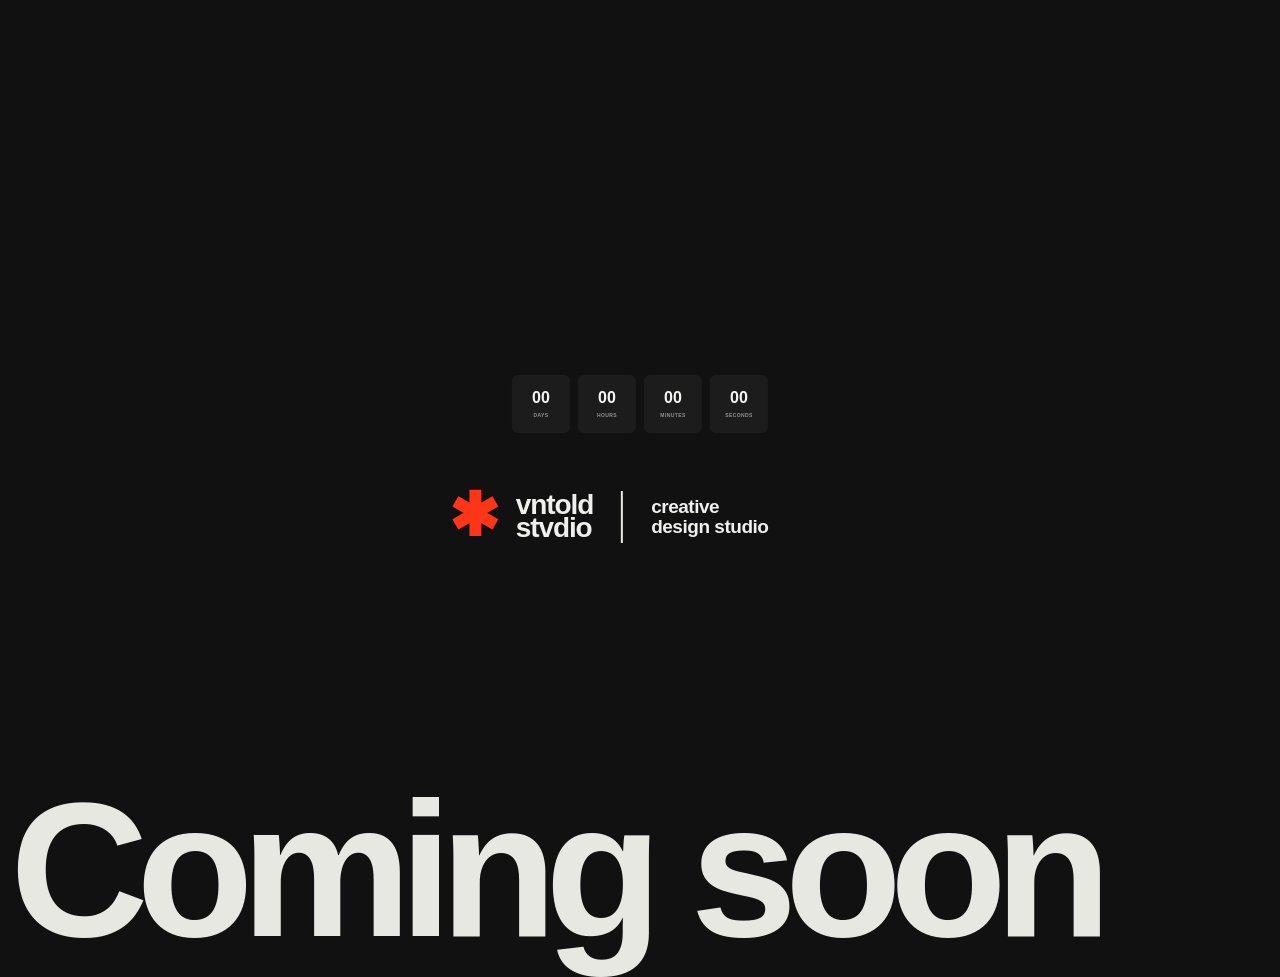
==== index.html @ 68e05679 "changes#3" ====
<!doctype html>
<html lang="en">
  <head>
    <meta charset="UTF-8" />
    <meta name="viewport" content="width=device-width, initial-scale=1.0" />

    <title>VNTOLD STVDIO®</title>

    <link rel="stylesheet" href="style.css" />
  </head>

  <body>
    <main class="page">
      <div class="center-wrap">
        <div class="countdown">
          <div class="time-box">
            <span class="number" id="days">20</span>
            <span class="label">days</span>
          </div>

          <div class="time-box">
            <span class="number" id="hours">00</span>
            <span class="label">hours</span>
          </div>

          <div class="time-box">
            <span class="number" id="minutes">00</span>
            <span class="label">minutes</span>
          </div>

          <div class="time-box">
            <span class="number" id="seconds">00</span>
            <span class="label">seconds</span>
          </div>
        </div>

        <div class="brand-row">
          <div class="brand-left">
            <div class="symbol">✱</div>

            <div class="brand-name">
              <span>vntold</span>
              <span>stvdio</span>
            </div>
          </div>

          <div class="divider"></div>

          <div class="descriptor">
            creative<br />
            design studio
          </div>
        </div>
      </div>

      <div class="coming-soon">Coming soon</div>
    </main>

    <script>
      const launchDate = new Date("2026-09-08T00:00:00+10:00").getTime();

      function updateCountdown() {
        const now = Date.now();
        const distance = launchDate - now;

        if (distance <= 0) {
          document.getElementById("days").textContent = "00";
          document.getElementById("hours").textContent = "00";
          document.getElementById("minutes").textContent = "00";
          document.getElementById("seconds").textContent = "00";
          return;
        }

        const days = Math.floor(distance / (1000 * 60 * 60 * 24));

        const hours = Math.floor(
          (distance % (1000 * 60 * 60 * 24)) / (1000 * 60 * 60),
        );

        const minutes = Math.floor((distance % (1000 * 60 * 60)) / (1000 * 60));

        const seconds = Math.floor((distance % (1000 * 60)) / 1000);

        document.getElementById("days").textContent = String(days).padStart(
          2,
          "0",
        );

        document.getElementById("hours").textContent = String(hours).padStart(
          2,
          "0",
        );

        document.getElementById("minutes").textContent = String(
          minutes,
        ).padStart(2, "0");

        document.getElementById("seconds").textContent = String(
          seconds,
        ).padStart(2, "0");
      }

      updateCountdown();
      setInterval(updateCountdown, 1000);
    </script>
  </body>
</html>
---- style.css ----
* {
  margin: 0;
  padding: 0;
  box-sizing: border-box;
}

html,
body {
  width: 100%;
  height: 100%;
}

body {
  background: #111111;
  color: #efefec;

  font-family: Arial, Helvetica, sans-serif;

  overflow: hidden;
}

.page {
  position: relative;

  width: 100%;
  height: 100vh;

  min-height: 650px;

  background: #111111;
}

/* CENTER AREA */

.center-wrap {
  position: absolute;

  left: 50%;
  top: 51%;

  transform: translate(-50%, -50%);

  display: flex;
  flex-direction: column;
  align-items: center;
}

/* COUNTDOWN */

.countdown {
  display: flex;
  gap: 8px;

  margin-bottom: 58px;
}

.time-box {
  width: 58px;
  height: 58px;

  background: #1c1c1c;

  border-radius: 6px;

  display: flex;
  flex-direction: column;

  align-items: center;
  justify-content: center;
}

.number {
  color: #f4f4f1;

  font-size: 16px;
  font-weight: 700;

  line-height: 1;
}

.label {
  margin-top: 6px;

  color: #929292;

  font-size: 5px;
  font-weight: 600;

  letter-spacing: 0.08em;

  text-transform: uppercase;
}

/* BRAND AREA */

.brand-row {
  display: flex;
  align-items: center;
}

.brand-left {
  display: flex;
  align-items: center;

  gap: 17px;
}

.symbol {
  color: #ff3517;

  font-size: 60px;
  font-weight: 700;

  line-height: 0.7;

  transform: translateY(-1px);
}

.brand-name {
  display: flex;
  flex-direction: column;

  color: #efefec;

  font-size: 28px;
  font-weight: 700;

  line-height: 0.82;

  letter-spacing: -0.04em;
}

.divider {
  width: 2px;
  height: 52px;

  margin-left: 28px;
  margin-right: 28px;

  background: #e8e8e3;
}

.descriptor {
  min-width: 180px;

  color: #efefec;

  font-size: 19px;
  font-weight: 600;

  line-height: 1.04;

  letter-spacing: -0.025em;
}

/* HUGE BOTTOM TEXT */

.coming-soon {
  position: absolute;

  left: 10px;
  bottom: -47px;

  color: #e8e8e3;

  font-size: clamp(120px, 15vw, 290px);
  font-weight: 600;

  line-height: 0.8;

  letter-spacing: -0.065em;

  white-space: nowrap;
}

/* TABLET */

@media (max-width: 900px) {
  .center-wrap {
    top: 47%;
  }

  .countdown {
    margin-bottom: 45px;
  }

  .brand-name {
    font-size: 23px;
  }

  .symbol {
    font-size: 50px;
  }

  .descriptor {
    font-size: 16px;
    min-width: 150px;
  }

  .divider {
    margin-left: 22px;
    margin-right: 22px;
  }

  .coming-soon {
    bottom: -20px;

    font-size: clamp(90px, 18vw, 180px);
  }
}

/* MOBILE */

@media (max-width: 600px) {
  body {
    overflow: hidden;
  }

  .center-wrap {
    top: 43%;

    width: 100%;

    padding: 0 20px;
  }

  .countdown {
    gap: 5px;

    margin-bottom: 40px;
  }

  .time-box {
    width: 53px;
    height: 53px;
  }

  .number {
    font-size: 15px;
  }

  .label {
    font-size: 5px;
  }

  .brand-row {
    transform: scale(0.78);
  }

  .coming-soon {
    position: absolute;

    left: 50%;
    bottom: -1.5vw;

    transform: translateX(-50%);

    width: 100vw;

    color: #e8e8e3;

    font-size: 15.3vw;
    font-weight: 600;

    line-height: 0.82;
    letter-spacing: -0.075em;

    white-space: nowrap;
    text-align: center;
  }
}
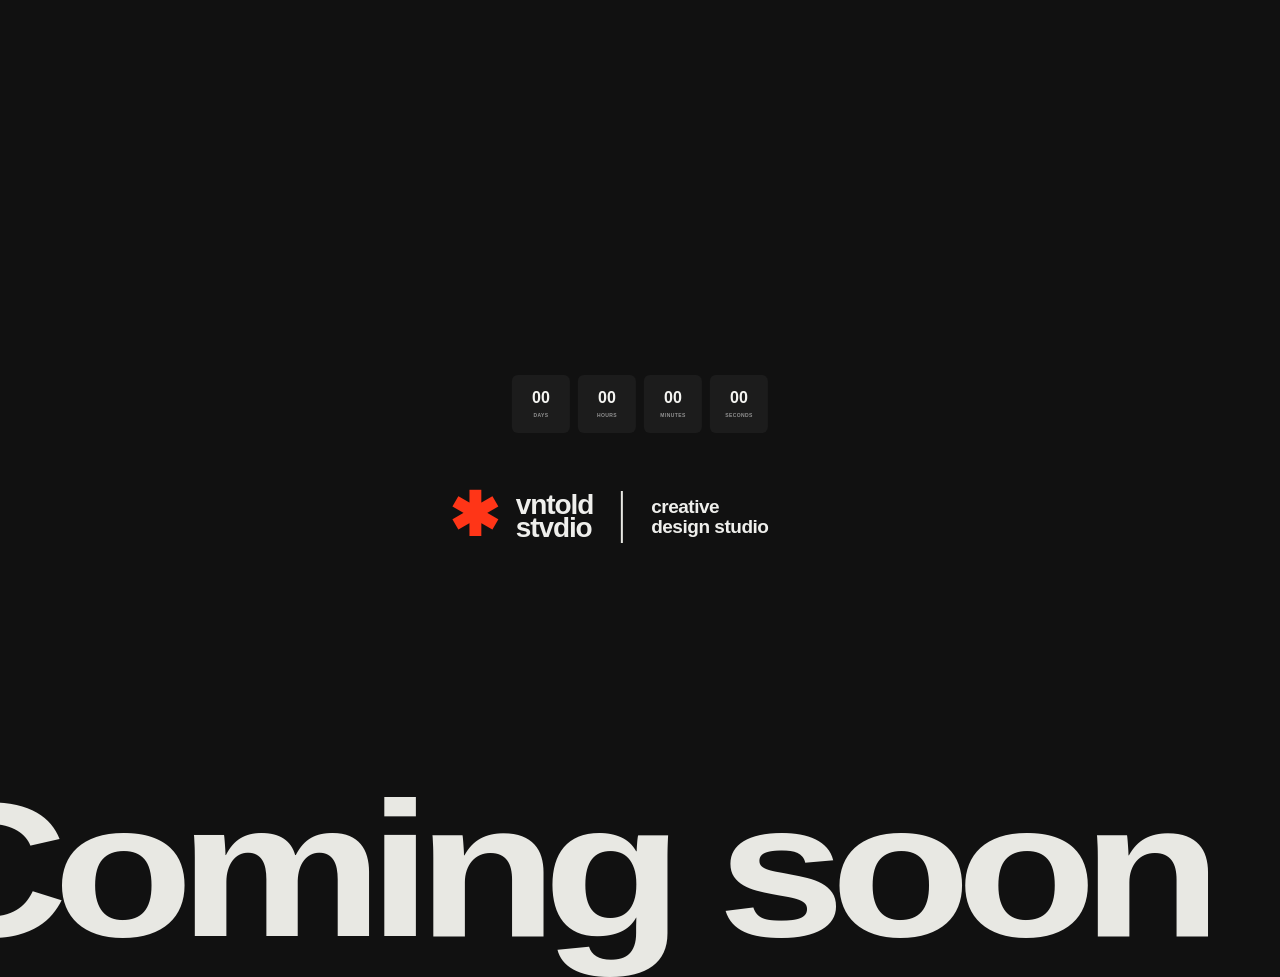
==== commit 303ab10d: "coming soon wrap" ====
--- a/index.html
+++ b/index.html
@@ -53,7 +53,9 @@
         </div>
       </div>
 
-      <div class="coming-soon">Coming soon</div>
+      <div class="coming-soon-wrap">
+        <div class="coming-soon" id="comingSoon">Coming soon</div>
+      </div>
     </main>
 
     <script>
@@ -102,6 +104,22 @@
 
       updateCountdown();
       setInterval(updateCountdown, 1000);
+
+      function fitComingSoon() {
+        const text = document.getElementById("comingSoon");
+
+        text.style.transform = "scaleX(1)";
+
+        const textWidth = text.getBoundingClientRect().width;
+        const screenWidth = window.innerWidth;
+
+        const scale = (screenWidth / textWidth) * 1.02;
+
+        text.style.transform = `scaleX(${scale})`;
+      }
+
+      window.addEventListener("load", fitComingSoon);
+      window.addEventListener("resize", fitComingSoon);
     </script>
   </body>
 </html>
--- a/style.css
+++ b/style.css
@@ -247,25 +247,29 @@
     transform: scale(0.78);
   }
 
+  .coming-soon-wrap {
+    position: absolute;
+    left: 0;
+    bottom: 20px;
+
+    width: 100vw;
+
+    overflow: visible;
+  }
+
   .coming-soon {
-    position: absolute;
-
-    left: 50%;
-    bottom: -1.5vw;
-
-    transform: translateX(-50%);
-
-    width: 100vw;
+    display: inline-block;
 
     color: #e8e8e3;
 
-    font-size: 15.3vw;
+    font-size: 15vw;
     font-weight: 600;
 
-    line-height: 0.82;
-    letter-spacing: -0.075em;
+    line-height: 0.8;
+    letter-spacing: -0.07em;
 
     white-space: nowrap;
-    text-align: center;
-  }
-}
+
+    transform-origin: left bottom;
+  }
+}
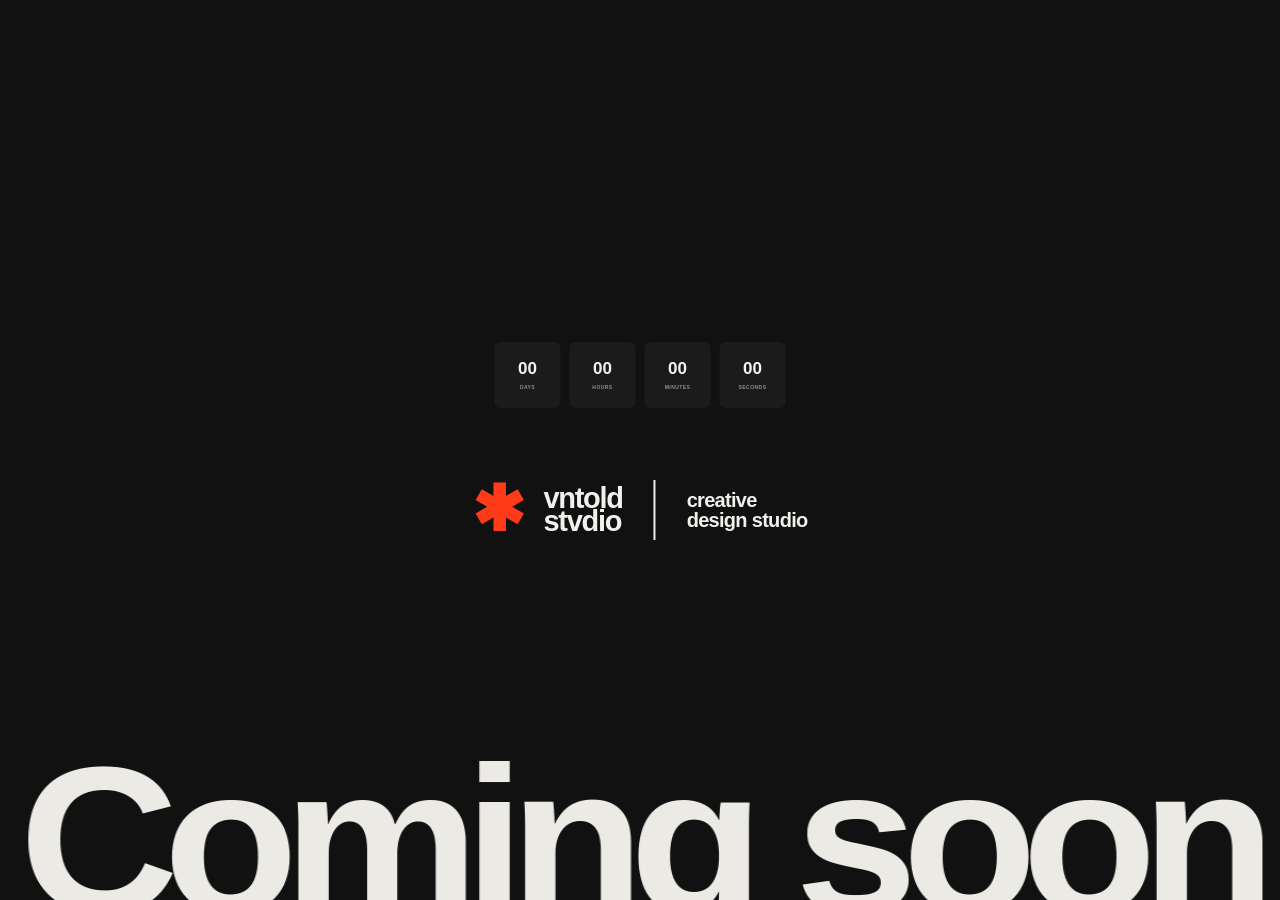
==== commit 5f79b26a: "changes#4" ====
--- a/index.html
+++ b/index.html
@@ -12,6 +12,7 @@
   <body>
     <main class="page">
       <div class="center-wrap">
+        <!-- COUNTDOWN -->
         <div class="countdown">
           <div class="time-box">
             <span class="number" id="days">20</span>
@@ -34,6 +35,7 @@
           </div>
         </div>
 
+        <!-- BRAND -->
         <div class="brand-row">
           <div class="brand-left">
             <div class="symbol">✱</div>
@@ -53,12 +55,15 @@
         </div>
       </div>
 
+      <!-- LARGE BOTTOM TEXT -->
       <div class="coming-soon-wrap">
         <div class="coming-soon" id="comingSoon">Coming soon</div>
       </div>
     </main>
 
     <script>
+      /* COUNTDOWN */
+
       const launchDate = new Date("2026-09-08T00:00:00+10:00").getTime();
 
       function updateCountdown() {
@@ -70,6 +75,7 @@
           document.getElementById("hours").textContent = "00";
           document.getElementById("minutes").textContent = "00";
           document.getElementById("seconds").textContent = "00";
+
           return;
         }
 
@@ -105,15 +111,23 @@
       updateCountdown();
       setInterval(updateCountdown, 1000);
 
+      /* AUTOMATICALLY FIT "COMING SOON" TO SCREEN */
+
       function fitComingSoon() {
         const text = document.getElementById("comingSoon");
 
+        /* Reset before measuring */
         text.style.transform = "scaleX(1)";
 
         const textWidth = text.getBoundingClientRect().width;
-        const screenWidth = window.innerWidth;
 
-        const scale = (screenWidth / textWidth) * 1.02;
+        /*
+        97% of screen width gives us a tiny margin
+        so the C and N don't get chopped off.
+      */
+        const targetWidth = window.innerWidth * 0.97;
+
+        const scale = targetWidth / textWidth;
 
         text.style.transform = `scaleX(${scale})`;
       }
--- a/style.css
+++ b/style.css
@@ -4,6 +4,8 @@
   box-sizing: border-box;
 }
 
+/* PAGE */
+
 html,
 body {
   width: 100%;
@@ -22,93 +24,101 @@
 .page {
   position: relative;
 
-  width: 100%;
+  width: 100vw;
   height: 100vh;
 
-  min-height: 650px;
+  overflow: hidden;
 
   background: #111111;
 }
 
-/* CENTER AREA */
+/* =========================
+   CENTRE CONTENT
+========================= */
 
 .center-wrap {
   position: absolute;
 
   left: 50%;
-  top: 51%;
-
-  transform: translate(-50%, -50%);
+  top: 50%;
+
+  transform: translate(-50%, -50%) translateY(-1vh);
 
   display: flex;
   flex-direction: column;
   align-items: center;
 }
 
-/* COUNTDOWN */
+/* =========================
+   COUNTDOWN
+========================= */
 
 .countdown {
   display: flex;
-  gap: 8px;
-
-  margin-bottom: 58px;
+  gap: 9px;
+
+  margin-bottom: 72px;
 }
 
 .time-box {
-  width: 58px;
-  height: 58px;
-
-  background: #1c1c1c;
+  width: 66px;
+  height: 66px;
+
+  background: #1b1b1b;
 
   border-radius: 6px;
 
   display: flex;
   flex-direction: column;
 
+  justify-content: center;
   align-items: center;
-  justify-content: center;
 }
 
 .number {
-  color: #f4f4f1;
-
-  font-size: 16px;
+  color: #f3f3ef;
+
+  font-size: 17px;
   font-weight: 700;
 
   line-height: 1;
 }
 
 .label {
-  margin-top: 6px;
-
-  color: #929292;
+  margin-top: 7px;
+
+  color: #8f8f8f;
 
   font-size: 5px;
   font-weight: 600;
 
-  letter-spacing: 0.08em;
+  letter-spacing: 0.09em;
 
   text-transform: uppercase;
 }
 
-/* BRAND AREA */
+/* =========================
+   BRAND LOCKUP
+========================= */
 
 .brand-row {
   display: flex;
   align-items: center;
 }
 
+/* LEFT */
+
 .brand-left {
   display: flex;
   align-items: center;
 
-  gap: 17px;
+  gap: 18px;
 }
 
 .symbol {
-  color: #ff3517;
-
-  font-size: 60px;
+  color: #ff3b19;
+
+  font-size: 63px;
   font-weight: 700;
 
   line-height: 0.7;
@@ -116,64 +126,103 @@
   transform: translateY(-1px);
 }
 
+/* VNTOLD */
+
 .brand-name {
   display: flex;
   flex-direction: column;
 
-  color: #efefec;
-
-  font-size: 28px;
+  color: #f0f0ed;
+
+  font-size: 29px;
   font-weight: 700;
 
-  line-height: 0.82;
-
-  letter-spacing: -0.04em;
-}
+  line-height: 0.78;
+
+  letter-spacing: -0.045em;
+}
+
+/* DIVIDER */
 
 .divider {
   width: 2px;
-  height: 52px;
-
-  margin-left: 28px;
-  margin-right: 28px;
-
-  background: #e8e8e3;
-}
+  height: 60px;
+
+  margin-left: 31px;
+  margin-right: 31px;
+
+  background: #ecece8;
+}
+
+/* DESCRIPTION */
 
 .descriptor {
-  min-width: 180px;
-
-  color: #efefec;
-
-  font-size: 19px;
+  color: #f0f0ed;
+
+  font-size: 20px;
   font-weight: 600;
 
-  line-height: 1.04;
-
-  letter-spacing: -0.025em;
-}
-
-/* HUGE BOTTOM TEXT */
+  line-height: 1.02;
+
+  letter-spacing: -0.035em;
+
+  white-space: nowrap;
+}
+
+/* =========================
+   GIANT "COMING SOON"
+========================= */
+
+.coming-soon-wrap {
+  position: absolute;
+
+  left: 50%;
+
+  /*
+    Negative bottom means only the LOWER
+    section of the letters is cropped.
+    
+    Change this if you want:
+    
+    -1vw = show more
+    -3vw = crop more
+  */
+  bottom: -1.7vw;
+
+  transform: translateX(-50%);
+
+  width: max-content;
+
+  pointer-events: none;
+}
 
 .coming-soon {
-  position: absolute;
-
-  left: 10px;
-  bottom: -47px;
-
-  color: #e8e8e3;
-
-  font-size: clamp(120px, 15vw, 290px);
+  display: block;
+
+  color: #ebeae5;
+
+  /*
+    Height of the typography.
+    JS stretches the WIDTH separately.
+  */
+  font-size: 16.2vw;
+
   font-weight: 600;
 
-  line-height: 0.8;
-
-  letter-spacing: -0.065em;
+  line-height: 0.78;
+
+  letter-spacing: -0.07em;
 
   white-space: nowrap;
-}
-
-/* TABLET */
+
+  transform-origin: center bottom;
+
+  will-change: transform;
+}
+
+/* =========================
+   TABLET
+========================= */
 
 @media (max-width: 900px) {
   .center-wrap {
@@ -181,58 +230,68 @@
   }
 
   .countdown {
-    margin-bottom: 45px;
+    margin-bottom: 55px;
+  }
+
+  .time-box {
+    width: 58px;
+    height: 58px;
+  }
+
+  .number {
+    font-size: 16px;
+  }
+
+  .symbol {
+    font-size: 52px;
   }
 
   .brand-name {
-    font-size: 23px;
-  }
-
-  .symbol {
-    font-size: 50px;
+    font-size: 24px;
+  }
+
+  .divider {
+    height: 52px;
+
+    margin-left: 24px;
+    margin-right: 24px;
   }
 
   .descriptor {
-    font-size: 16px;
-    min-width: 150px;
-  }
-
-  .divider {
-    margin-left: 22px;
-    margin-right: 22px;
+    font-size: 17px;
   }
 
   .coming-soon {
-    bottom: -20px;
-
-    font-size: clamp(90px, 18vw, 180px);
-  }
-}
-
-/* MOBILE */
+    font-size: 17vw;
+  }
+
+  .coming-soon-wrap {
+    bottom: -1vw;
+  }
+}
+
+/* =========================
+   MOBILE
+========================= */
 
 @media (max-width: 600px) {
-  body {
-    overflow: hidden;
-  }
-
   .center-wrap {
     top: 43%;
 
     width: 100%;
 
-    padding: 0 20px;
+    padding: 0 15px;
   }
 
   .countdown {
-    gap: 5px;
-
-    margin-bottom: 40px;
+    gap: 6px;
+
+    margin-bottom: 48px;
   }
 
   .time-box {
-    width: 53px;
-    height: 53px;
+    width: 54px;
+    height: 54px;
   }
 
   .number {
@@ -247,29 +306,11 @@
     transform: scale(0.78);
   }
 
+  .coming-soon {
+    font-size: 23vw;
+  }
+
   .coming-soon-wrap {
-    position: absolute;
-    left: 0;
-    bottom: 20px;
-
-    width: 100vw;
-
-    overflow: visible;
-  }
-
-  .coming-soon {
-    display: inline-block;
-
-    color: #e8e8e3;
-
-    font-size: 15vw;
-    font-weight: 600;
-
-    line-height: 0.8;
-    letter-spacing: -0.07em;
-
-    white-space: nowrap;
-
-    transform-origin: left bottom;
-  }
-}
+    bottom: 0;
+  }
+}
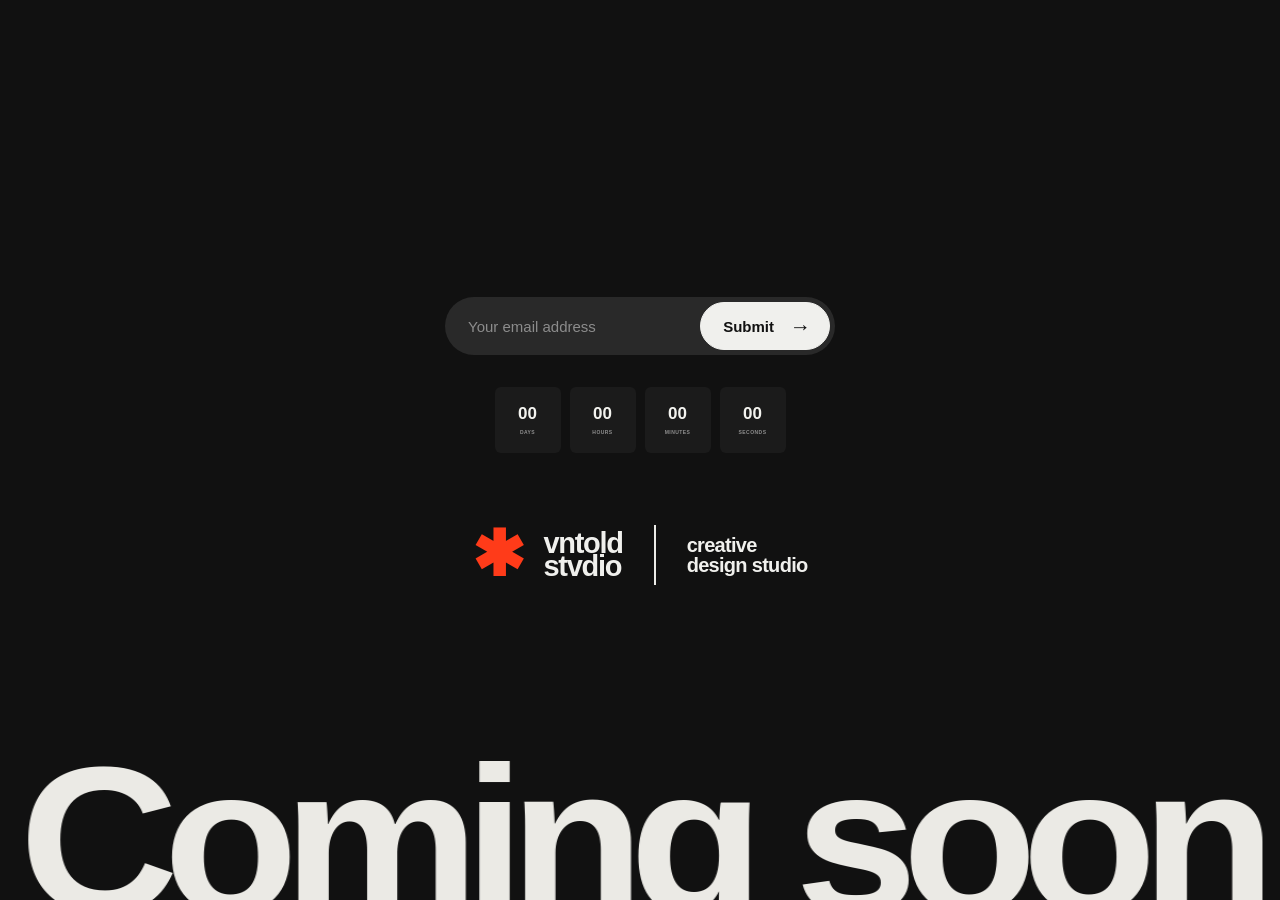
==== commit 64c4dcc7: "added email signup" ====
--- a/index.html
+++ b/index.html
@@ -6,12 +6,29 @@
 
     <title>VNTOLD STVDIO®</title>
 
+    <link rel="icon" type="image/png" href="favicon.png" />
     <link rel="stylesheet" href="style.css" />
   </head>
 
   <body>
     <main class="page">
       <div class="center-wrap">
+        <!-- EMAIL SIGNUP -->
+        <form class="notify-form" id="notifyForm">
+          <input
+            type="email"
+            class="email-input"
+            id="email"
+            placeholder="Your email address"
+            aria-label="Your email address"
+            required
+          />
+
+          <button class="submit-button" type="submit">
+            <span>Submit</span>
+            <span class="arrow">→</span>
+          </button>
+        </form>
         <!-- COUNTDOWN -->
         <div class="countdown">
           <div class="time-box">
--- a/style.css
+++ b/style.css
@@ -47,6 +47,107 @@
   display: flex;
   flex-direction: column;
   align-items: center;
+}
+
+/* =========================
+   EMAIL SIGNUP
+========================= */
+
+.notify-form {
+  width: 390px;
+  height: 58px;
+
+  display: flex;
+  align-items: center;
+
+  padding: 5px;
+
+  margin-bottom: 32px;
+
+  background: #292929;
+
+  border-radius: 100px;
+}
+
+.email-input {
+  flex: 1;
+  min-width: 0;
+
+  height: 100%;
+
+  padding: 0 18px;
+
+  background: transparent;
+
+  border: none;
+  outline: none;
+
+  color: #f0f0ed;
+
+  font-family: inherit;
+  font-size: 15px;
+  font-weight: 500;
+}
+
+.email-input::placeholder {
+  color: #8c8c8c;
+  opacity: 1;
+}
+
+/* SUBMIT BUTTON */
+
+.submit-button {
+  height: 48px;
+
+  padding: 0 18px 0 22px;
+
+  display: flex;
+  align-items: center;
+  gap: 16px;
+
+  flex-shrink: 0;
+
+  border: 1px solid #f0f0ed;
+  border-radius: 100px;
+
+  background: #f0f0ed;
+  color: #111111;
+
+  font-family: inherit;
+  font-size: 15px;
+  font-weight: 600;
+
+  cursor: pointer;
+
+  transition:
+    background 0.25s ease,
+    color 0.25s ease;
+}
+
+.arrow {
+  font-size: 21px;
+  font-weight: 400;
+
+  line-height: 1;
+
+  transition: transform 0.25s ease;
+}
+
+/* HOVER */
+
+.submit-button:hover {
+  background: #111111;
+  color: #f0f0ed;
+}
+
+.submit-button:hover .arrow {
+  transform: translateX(3px);
+}
+
+/* EMAIL FOCUS */
+
+.notify-form:focus-within {
+  background: #303030;
 }
 
 /* =========================
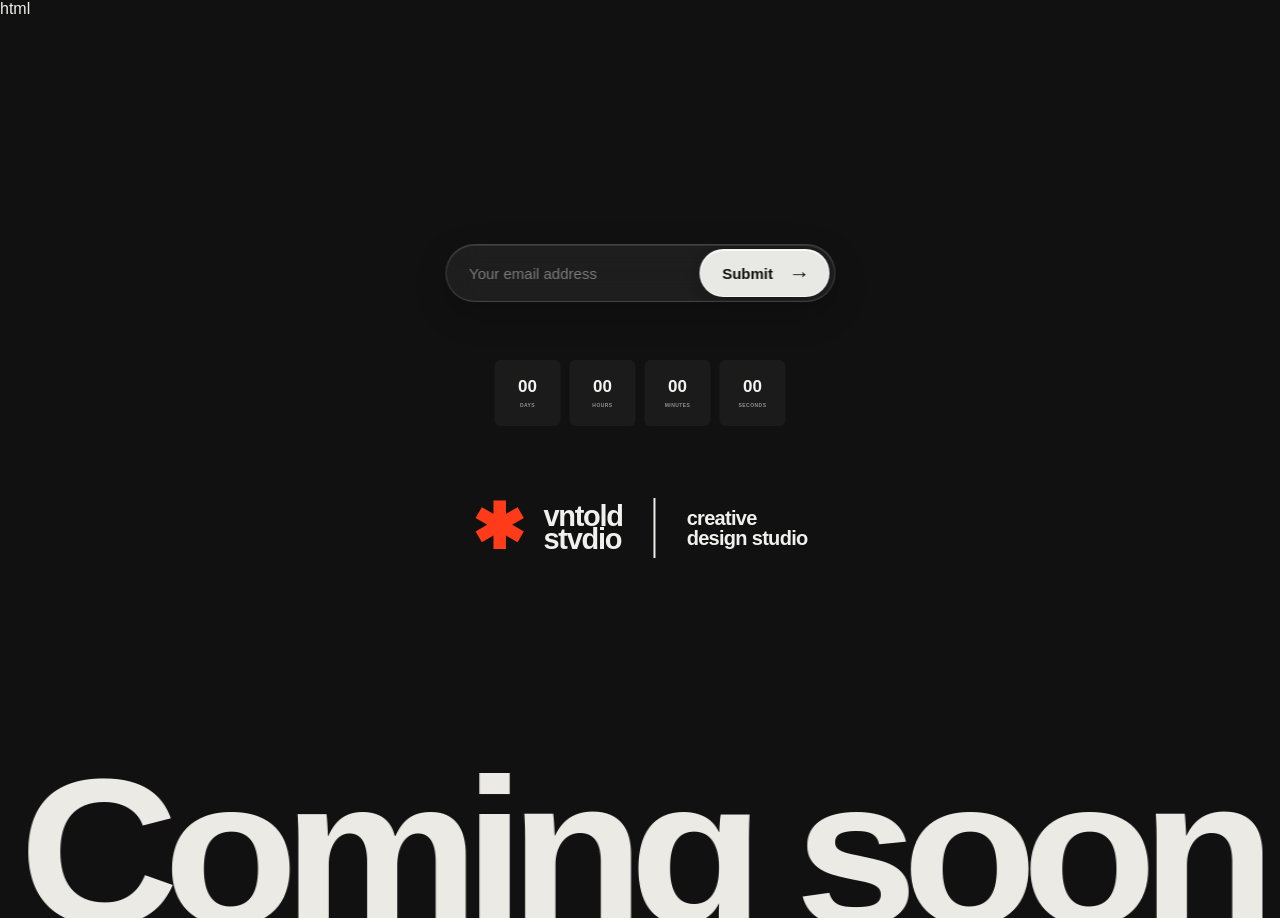
==== commit 42930dea: "update" ====
--- a/index.html
+++ b/index.html
@@ -1,3 +1,4 @@
+html
 <!doctype html>
 <html lang="en">
   <head>
@@ -29,6 +30,7 @@
             <span class="arrow">→</span>
           </button>
         </form>
+
         <!-- COUNTDOWN -->
         <div class="countdown">
           <div class="time-box">
@@ -79,7 +81,9 @@
     </main>
 
     <script>
-      /* COUNTDOWN */
+      /* =========================
+         COUNTDOWN
+      ========================= */
 
       const launchDate = new Date("2026-09-08T00:00:00+10:00").getTime();
 
@@ -92,7 +96,6 @@
           document.getElementById("hours").textContent = "00";
           document.getElementById("minutes").textContent = "00";
           document.getElementById("seconds").textContent = "00";
-
           return;
         }
 
@@ -128,20 +131,17 @@
       updateCountdown();
       setInterval(updateCountdown, 1000);
 
-      /* AUTOMATICALLY FIT "COMING SOON" TO SCREEN */
+      /* =========================
+         FIT "COMING SOON"
+      ========================= */
 
       function fitComingSoon() {
         const text = document.getElementById("comingSoon");
 
-        /* Reset before measuring */
         text.style.transform = "scaleX(1)";
 
         const textWidth = text.getBoundingClientRect().width;
 
-        /*
-        97% of screen width gives us a tiny margin
-        so the C and N don't get chopped off.
-      */
         const targetWidth = window.innerWidth * 0.97;
 
         const scale = targetWidth / textWidth;
@@ -151,6 +151,34 @@
 
       window.addEventListener("load", fitComingSoon);
       window.addEventListener("resize", fitComingSoon);
+
+      /* =========================
+         EMAIL FORM
+      ========================= */
+
+      const notifyForm = document.getElementById("notifyForm");
+
+      const emailInput = document.getElementById("email");
+
+      const submitButton = notifyForm.querySelector(".submit-button");
+
+      notifyForm.addEventListener("submit", function (event) {
+        event.preventDefault();
+
+        if (!emailInput.checkValidity()) {
+          emailInput.reportValidity();
+          return;
+        }
+
+        submitButton.querySelector("span:first-child").textContent =
+          "Thank you";
+
+        emailInput.value = "";
+
+        setTimeout(() => {
+          submitButton.querySelector("span:first-child").textContent = "Submit";
+        }, 2500);
+      });
     </script>
   </body>
 </html>
--- a/style.css
+++ b/style.css
@@ -4,7 +4,9 @@
   box-sizing: border-box;
 }
 
-/* PAGE */
+/* =========================
+   PAGE
+========================= */
 
 html,
 body {
@@ -54,6 +56,10 @@
 ========================= */
 
 .notify-form {
+  position: absolute;
+
+  bottom: calc(100% + 58px);
+
   width: 390px;
   height: 58px;
 
@@ -62,17 +68,43 @@
 
   padding: 5px;
 
-  margin-bottom: 32px;
-
-  background: #292929;
+  margin: 0;
+
+  background: rgba(255, 255, 255, 0.055);
+
+  border: 1px solid rgba(255, 255, 255, 0.16);
 
   border-radius: 100px;
+
+  box-shadow:
+    inset 0 1px 0 rgba(255, 255, 255, 0.1),
+    inset 0 -1px 0 rgba(255, 255, 255, 0.025),
+    0 12px 35px rgba(0, 0, 0, 0.2);
+
+  backdrop-filter: blur(18px) saturate(130%);
+
+  -webkit-backdrop-filter: blur(18px) saturate(130%);
+
+  transition:
+    background 0.25s ease,
+    border-color 0.25s ease,
+    box-shadow 0.25s ease;
+}
+
+.notify-form:focus-within {
+  background: rgba(255, 255, 255, 0.075);
+
+  border-color: rgba(255, 255, 255, 0.28);
+
+  box-shadow:
+    inset 0 1px 0 rgba(255, 255, 255, 0.13),
+    inset 0 -1px 0 rgba(255, 255, 255, 0.03),
+    0 14px 40px rgba(0, 0, 0, 0.22);
 }
 
 .email-input {
   flex: 1;
   min-width: 0;
-
   height: 100%;
 
   padding: 0 18px;
@@ -90,11 +122,14 @@
 }
 
 .email-input::placeholder {
-  color: #8c8c8c;
+  color: rgba(255, 255, 255, 0.42);
+
   opacity: 1;
 }
 
-/* SUBMIT BUTTON */
+/* =========================
+   SUBMIT BUTTON
+========================= */
 
 .submit-button {
   height: 48px;
@@ -103,15 +138,22 @@
 
   display: flex;
   align-items: center;
+
   gap: 16px;
 
   flex-shrink: 0;
 
-  border: 1px solid #f0f0ed;
+  background: rgba(245, 245, 242, 0.95);
+
+  color: #111111;
+
+  border: 1px solid rgba(255, 255, 255, 0.68);
+
   border-radius: 100px;
 
-  background: #f0f0ed;
-  color: #111111;
+  box-shadow:
+    inset 0 1px 0 rgba(255, 255, 255, 0.8),
+    0 4px 15px rgba(0, 0, 0, 0.12);
 
   font-family: inherit;
   font-size: 15px;
@@ -121,7 +163,17 @@
 
   transition:
     background 0.25s ease,
-    color 0.25s ease;
+    color 0.25s ease,
+    border-color 0.25s ease,
+    transform 0.25s ease;
+}
+
+.submit-button:hover {
+  background: rgba(15, 15, 15, 0.78);
+
+  color: #f0f0ed;
+
+  border-color: rgba(255, 255, 255, 0.28);
 }
 
 .arrow {
@@ -133,21 +185,8 @@
   transition: transform 0.25s ease;
 }
 
-/* HOVER */
-
-.submit-button:hover {
-  background: #111111;
-  color: #f0f0ed;
-}
-
 .submit-button:hover .arrow {
-  transform: translateX(3px);
-}
-
-/* EMAIL FOCUS */
-
-.notify-form:focus-within {
-  background: #303030;
+  transform: translateX(4px);
 }
 
 /* =========================
@@ -156,6 +195,7 @@
 
 .countdown {
   display: flex;
+
   gap: 9px;
 
   margin-bottom: 72px;
@@ -207,8 +247,6 @@
   align-items: center;
 }
 
-/* LEFT */
-
 .brand-left {
   display: flex;
   align-items: center;
@@ -227,8 +265,6 @@
   transform: translateY(-1px);
 }
 
-/* VNTOLD */
-
 .brand-name {
   display: flex;
   flex-direction: column;
@@ -242,8 +278,6 @@
 
   letter-spacing: -0.045em;
 }
-
-/* DIVIDER */
 
 .divider {
   width: 2px;
@@ -255,8 +289,6 @@
   background: #ecece8;
 }
 
-/* DESCRIPTION */
-
 .descriptor {
   color: #f0f0ed;
 
@@ -278,17 +310,7 @@
   position: absolute;
 
   left: 50%;
-
-  /*
-    Negative bottom means only the LOWER
-    section of the letters is cropped.
-    
-    Change this if you want:
-    
-    -1vw = show more
-    -3vw = crop more
-  */
-  bottom: -1.7vw;
+  bottom: -1.2vw;
 
   transform: translateX(-50%);
 
@@ -302,12 +324,7 @@
 
   color: #ebeae5;
 
-  /*
-    Height of the typography.
-    JS stretches the WIDTH separately.
-  */
   font-size: 16.2vw;
-
   font-weight: 600;
 
   line-height: 0.78;
@@ -330,6 +347,12 @@
     top: 47%;
   }
 
+  .notify-form {
+    bottom: calc(100% + 45px);
+
+    width: 350px;
+  }
+
   .countdown {
     margin-bottom: 55px;
   }
@@ -367,7 +390,7 @@
   }
 
   .coming-soon-wrap {
-    bottom: -1vw;
+    bottom: -0.7vw;
   }
 }
 
@@ -377,9 +400,35 @@
 
 @media (max-width: 600px) {
   .center-wrap {
-    top: 43%;
+    top: 44%;
 
     width: 100%;
+
+    padding: 0 15px;
+  }
+
+  .notify-form {
+    position: absolute;
+
+    bottom: calc(100% + 38px);
+
+    width: min(340px, calc(100vw - 32px));
+
+    height: 54px;
+  }
+
+  .submit-button {
+    height: 44px;
+
+    padding: 0 15px 0 18px;
+
+    gap: 11px;
+
+    font-size: 14px;
+  }
+
+  .email-input {
+    font-size: 14px;
 
     padding: 0 15px;
   }
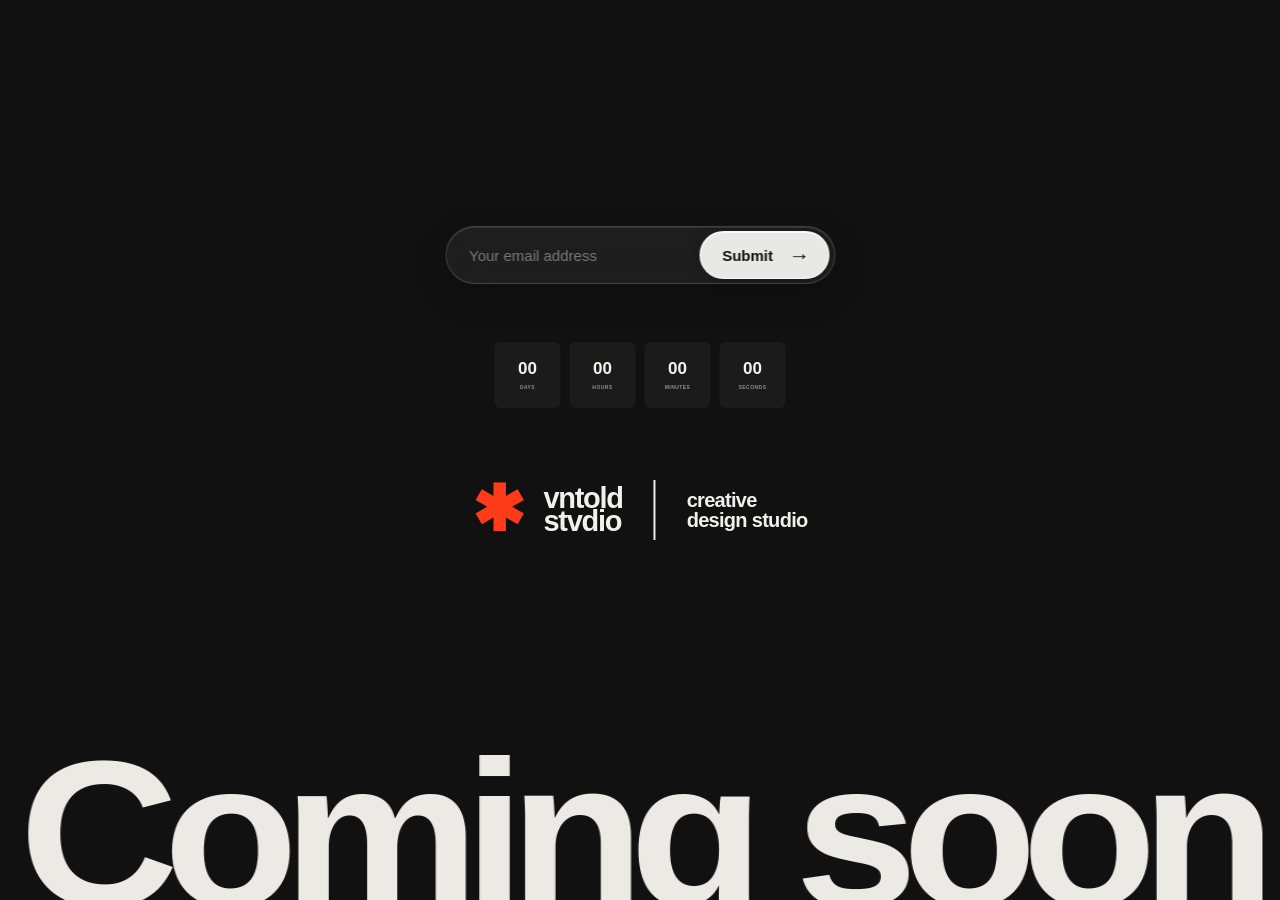
==== commit d0a7974c: "remove html" ====
--- a/index.html
+++ b/index.html
@@ -1,4 +1,3 @@
-html
 <!doctype html>
 <html lang="en">
   <head>
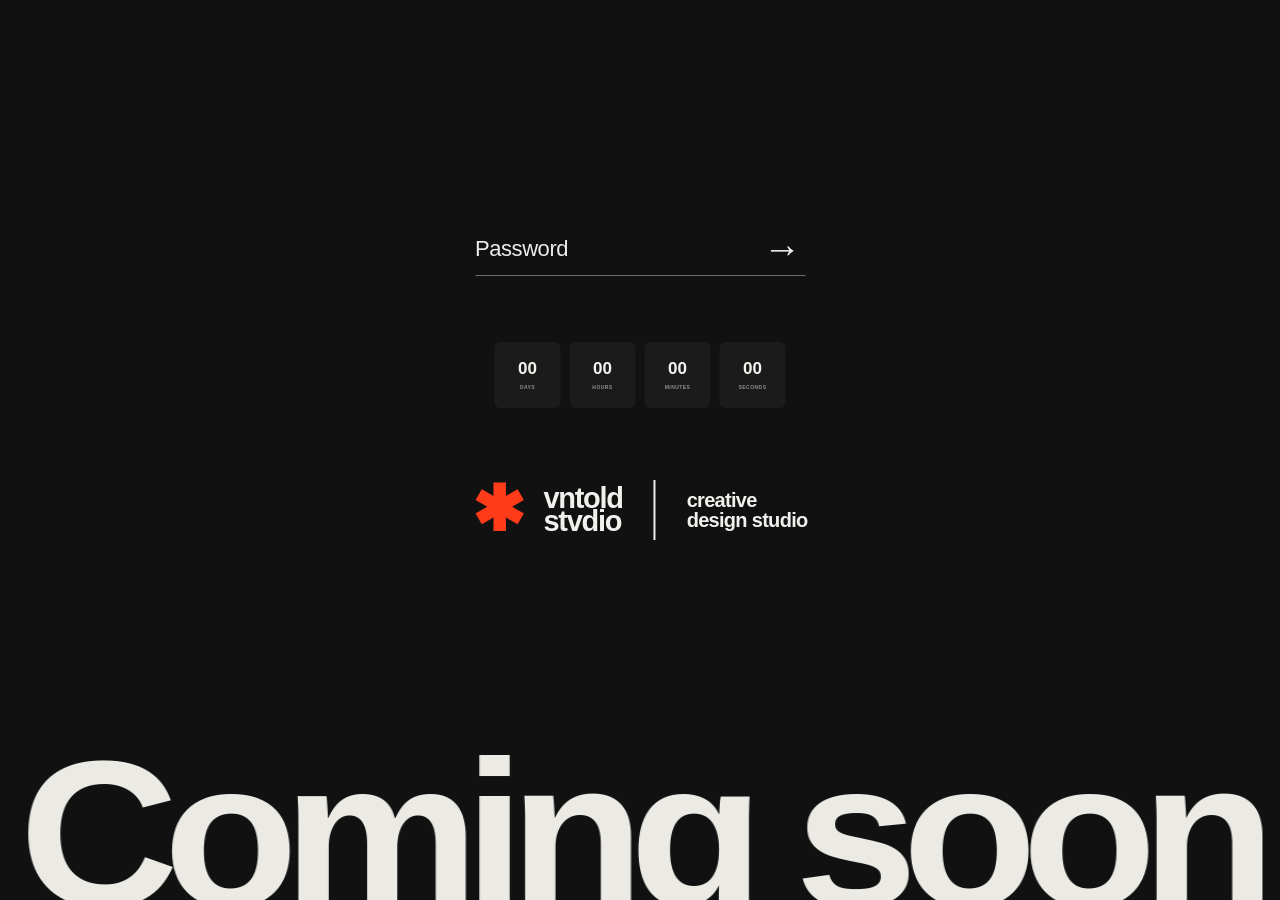
==== commit c0e7de2f: "#1 - 19.08.26" ====
--- a/index.html
+++ b/index.html
@@ -13,20 +13,24 @@
   <body>
     <main class="page">
       <div class="center-wrap">
-        <!-- EMAIL SIGNUP -->
-        <form class="notify-form" id="notifyForm">
+        <!-- PASSWORD ENTRY -->
+        <form class="password-form" id="passwordForm">
           <input
-            type="email"
-            class="email-input"
-            id="email"
-            placeholder="Your email address"
-            aria-label="Your email address"
+            type="password"
+            class="password-input"
+            id="password"
+            placeholder="Password"
+            aria-label="Password"
+            autocomplete="current-password"
             required
           />
 
-          <button class="submit-button" type="submit">
-            <span>Submit</span>
-            <span class="arrow">→</span>
+          <button
+            class="password-submit"
+            type="submit"
+            aria-label="Enter website"
+          >
+            →
           </button>
         </form>
 
@@ -152,31 +156,20 @@
       window.addEventListener("resize", fitComingSoon);
 
       /* =========================
-         EMAIL FORM
+         PASSWORD FORM
       ========================= */
 
-      const notifyForm = document.getElementById("notifyForm");
+      const passwordForm = document.getElementById("passwordForm");
 
-      const emailInput = document.getElementById("email");
-
-      const submitButton = notifyForm.querySelector(".submit-button");
-
-      notifyForm.addEventListener("submit", function (event) {
+      passwordForm.addEventListener("submit", function (event) {
         event.preventDefault();
 
-        if (!emailInput.checkValidity()) {
-          emailInput.reportValidity();
-          return;
-        }
+        /*
+          Password checking can be connected
+          to Cloudflare later.
 
-        submitButton.querySelector("span:first-child").textContent =
-          "Thank you";
-
-        emailInput.value = "";
-
-        setTimeout(() => {
-          submitButton.querySelector("span:first-child").textContent = "Submit";
-        }, 2500);
+          For now this stops the page refreshing.
+        */
       });
     </script>
   </body>
--- a/style.css
+++ b/style.css
@@ -52,62 +52,36 @@
 }
 
 /* =========================
-   EMAIL SIGNUP
-========================= */
-
-.notify-form {
+   PASSWORD ENTRY
+========================= */
+
+.password-form {
   position: absolute;
 
-  bottom: calc(100% + 58px);
-
-  width: 390px;
-  height: 58px;
-
-  display: flex;
-  align-items: center;
-
-  padding: 5px;
-
-  margin: 0;
-
-  background: rgba(255, 255, 255, 0.055);
-
-  border: 1px solid rgba(255, 255, 255, 0.16);
-
-  border-radius: 100px;
-
-  box-shadow:
-    inset 0 1px 0 rgba(255, 255, 255, 0.1),
-    inset 0 -1px 0 rgba(255, 255, 255, 0.025),
-    0 12px 35px rgba(0, 0, 0, 0.2);
-
-  backdrop-filter: blur(18px) saturate(130%);
-
-  -webkit-backdrop-filter: blur(18px) saturate(130%);
-
-  transition:
-    background 0.25s ease,
-    border-color 0.25s ease,
-    box-shadow 0.25s ease;
-}
-
-.notify-form:focus-within {
-  background: rgba(255, 255, 255, 0.075);
-
-  border-color: rgba(255, 255, 255, 0.28);
-
-  box-shadow:
-    inset 0 1px 0 rgba(255, 255, 255, 0.13),
-    inset 0 -1px 0 rgba(255, 255, 255, 0.03),
-    0 14px 40px rgba(0, 0, 0, 0.22);
-}
-
-.email-input {
+  bottom: calc(100% + 66px);
+
+  width: 330px;
+  height: 54px;
+
+  display: flex;
+  align-items: center;
+
+  border-bottom: 1px solid rgba(255, 255, 255, 0.38);
+
+  transition: border-color 0.25s ease;
+}
+
+.password-form:focus-within {
+  border-color: rgba(255, 255, 255, 0.9);
+}
+
+.password-input {
   flex: 1;
-  min-width: 0;
+
+  width: 100%;
   height: 100%;
 
-  padding: 0 18px;
+  padding: 0;
 
   background: transparent;
 
@@ -117,76 +91,55 @@
   color: #f0f0ed;
 
   font-family: inherit;
-  font-size: 15px;
-  font-weight: 500;
-}
-
-.email-input::placeholder {
-  color: rgba(255, 255, 255, 0.42);
+
+  font-size: 22px;
+  font-weight: 400;
+
+  letter-spacing: -0.02em;
+}
+
+.password-input::placeholder {
+  color: rgba(255, 255, 255, 0.92);
 
   opacity: 1;
 }
 
-/* =========================
-   SUBMIT BUTTON
-========================= */
-
-.submit-button {
-  height: 48px;
-
-  padding: 0 18px 0 22px;
-
-  display: flex;
-  align-items: center;
-
-  gap: 16px;
-
-  flex-shrink: 0;
-
-  background: rgba(245, 245, 242, 0.95);
-
-  color: #111111;
-
-  border: 1px solid rgba(255, 255, 255, 0.68);
-
-  border-radius: 100px;
-
-  box-shadow:
-    inset 0 1px 0 rgba(255, 255, 255, 0.8),
-    0 4px 15px rgba(0, 0, 0, 0.12);
+.password-submit {
+  width: 58px;
+  height: 100%;
+
+  display: flex;
+  align-items: center;
+  justify-content: flex-end;
+
+  padding: 0 4px 0 0;
+
+  background: transparent;
+
+  border: none;
+
+  color: #f0f0ed;
 
   font-family: inherit;
-  font-size: 15px;
-  font-weight: 600;
+
+  font-size: 38px;
+  font-weight: 300;
+
+  line-height: 1;
 
   cursor: pointer;
 
   transition:
-    background 0.25s ease,
-    color 0.25s ease,
-    border-color 0.25s ease,
-    transform 0.25s ease;
-}
-
-.submit-button:hover {
-  background: rgba(15, 15, 15, 0.78);
-
-  color: #f0f0ed;
-
-  border-color: rgba(255, 255, 255, 0.28);
-}
-
-.arrow {
-  font-size: 21px;
-  font-weight: 400;
-
-  line-height: 1;
-
-  transition: transform 0.25s ease;
-}
-
-.submit-button:hover .arrow {
-  transform: translateX(4px);
+    transform 0.25s ease,
+    opacity 0.25s ease;
+}
+
+.password-submit:hover {
+  transform: translateX(5px);
+}
+
+.password-submit:active {
+  transform: translateX(8px);
 }
 
 /* =========================
@@ -347,10 +300,18 @@
     top: 47%;
   }
 
-  .notify-form {
-    bottom: calc(100% + 45px);
-
-    width: 350px;
+  .password-form {
+    bottom: calc(100% + 52px);
+
+    width: 300px;
+  }
+
+  .password-input {
+    font-size: 20px;
+  }
+
+  .password-submit {
+    font-size: 34px;
   }
 
   .countdown {
@@ -407,30 +368,22 @@
     padding: 0 15px;
   }
 
-  .notify-form {
-    position: absolute;
-
-    bottom: calc(100% + 38px);
-
-    width: min(340px, calc(100vw - 32px));
-
-    height: 54px;
-  }
-
-  .submit-button {
-    height: 44px;
-
-    padding: 0 15px 0 18px;
-
-    gap: 11px;
-
-    font-size: 14px;
-  }
-
-  .email-input {
-    font-size: 14px;
-
-    padding: 0 15px;
+  .password-form {
+    bottom: calc(100% + 42px);
+
+    width: min(300px, calc(100vw - 44px));
+
+    height: 48px;
+  }
+
+  .password-input {
+    font-size: 18px;
+  }
+
+  .password-submit {
+    width: 48px;
+
+    font-size: 31px;
   }
 
   .countdown {
